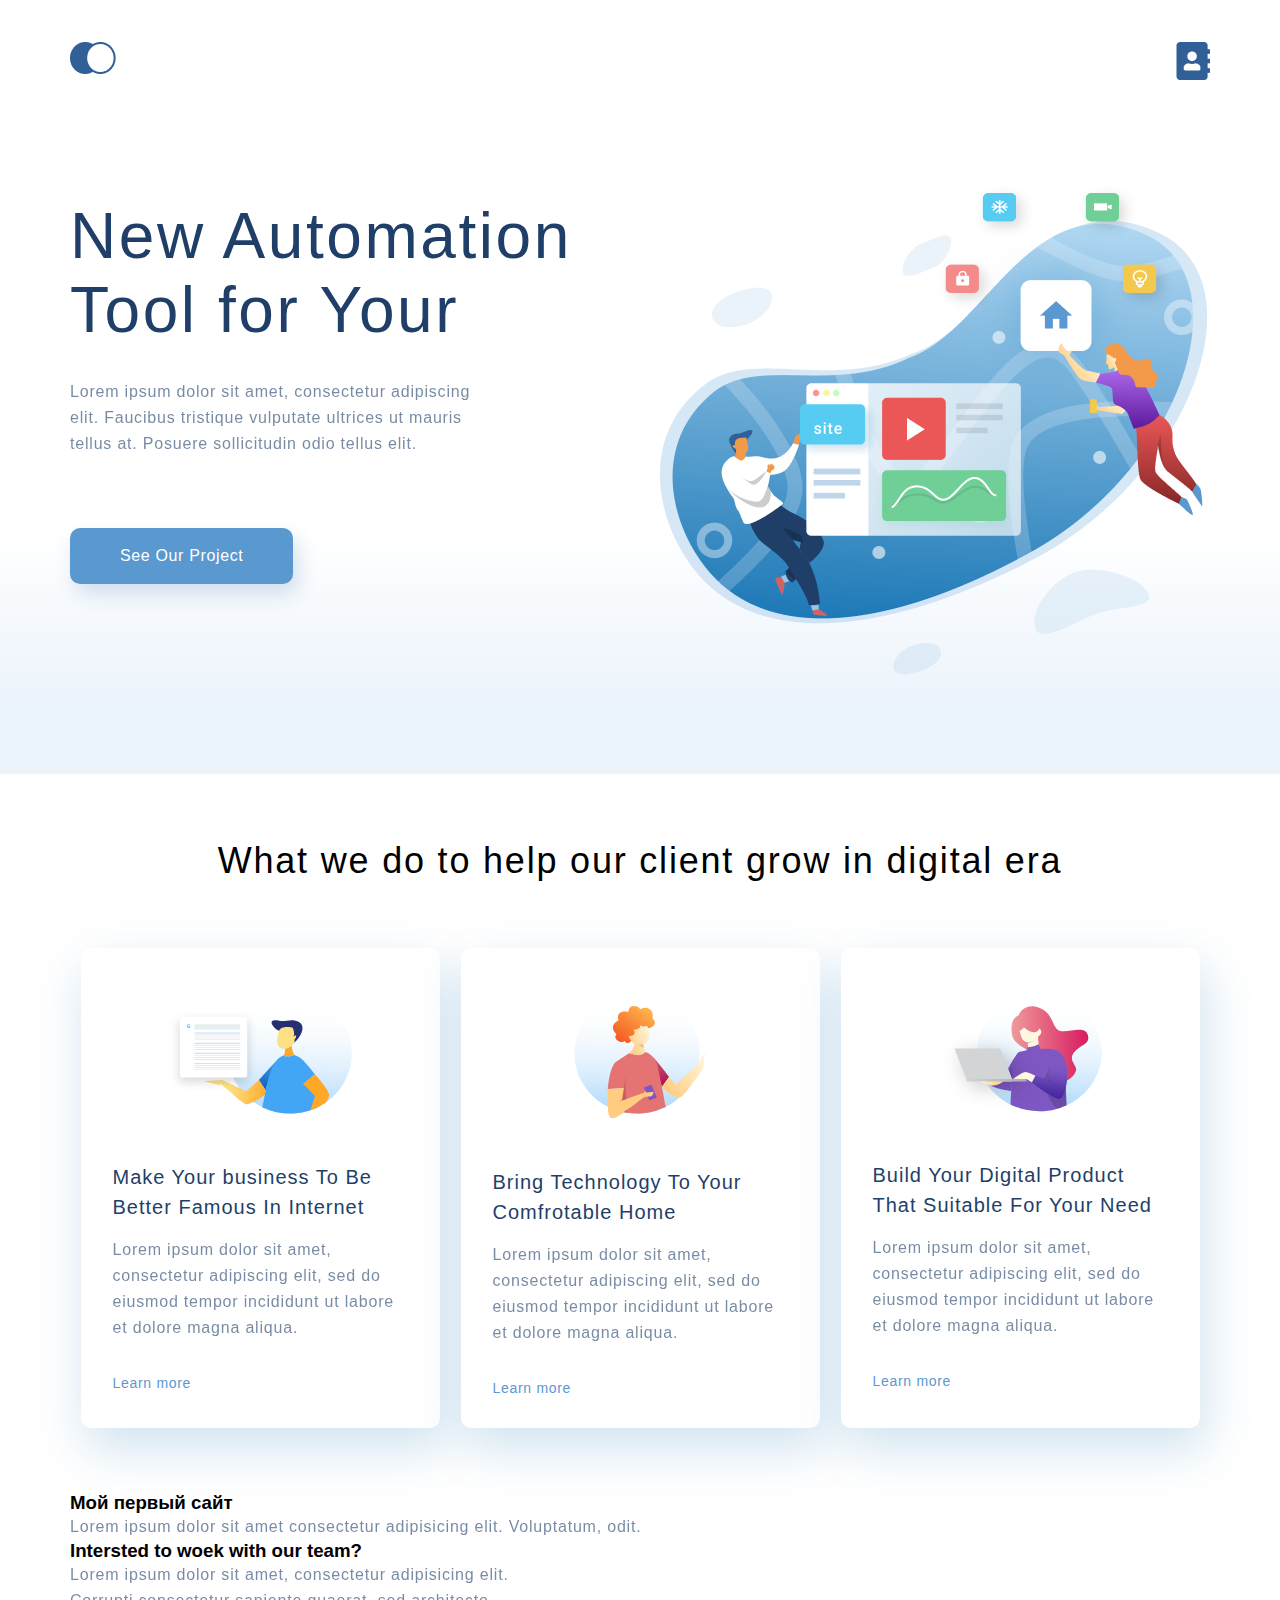
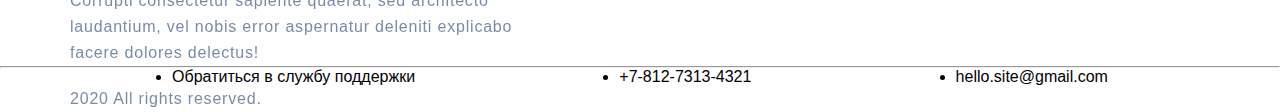
==== index.html @ 782c2f5e "made the what-we-do block of the home page" ====
<!DOCTYPE html>
<html lang="en">

<head>
    <meta charset="UTF-8">
    <meta http-equiv="X-UA-Compatible" content="IE=edge">
    <meta name="viewport" content="width=device-width, initial-scale=1.0">
    <title>Document</title>
    <link rel="stylesheet" href="style.css">
</head>

<body>
    <div class="top">
        <div class="top__content container">
            <div class="menu">
                <a href="index.html"><img src="image/home.png" alt="icon"></a>
                <a href="contact.html"><img src="image/contact.png" alt=""></a>
            </div>
            <div class="top__info">
                <h1 class="top__heading">New Automation
                    Tool for Your </h1>
                <p class="paragraph top__paragraph">Lorem ipsum dolor sit amet, consectetur adipiscing elit. Faucibus
                    tristique vulputate ultrices ut mauris tellus at. Posuere sollicitudin odio tellus elit.</p>
                <a class="top__button" href="#">See Our Project</a>
            </div>
        </div>
    </div>

    <div class="what-we-do container">
        <h3 class="what-we-do__heading">What we do to help our client grow in digital era</h3>
        <div class="what-we-do__content">
            <div class="card">
                <img class="card__image" src="image/Card1.svg" alt="card">
                <h4 class="heading__small card__heading">Make Your business To Be
                    Better Famous In Internet</h4>
                <p class="paragraph">Lorem ipsum dolor sit amet, consectetur adipiscing elit, sed do eiusmod tempor
                    incididunt ut labore et dolore magna aliqua.</p>
                <a class="card__link" href="#">Learn more</a>

            </div>
            <div class="card">
                <img class="card__image" src="image/Card3.svg" alt="card">
                <h4 class="heading__small card__heading">Bring Technology To Your
                    Comfrotable Home</h4>
                <p class="paragraph">Lorem ipsum dolor sit amet, consectetur adipiscing elit, sed do eiusmod tempor
                    incididunt ut labore et dolore magna aliqua.</p>
                <a class="card__link" href="#">Learn more</a>
            </div>
            <div class="card">
                <img class="card__image" src="image/Card2.svg" alt="card">
                <h4 class="heading__small card__heading">Build Your Digital Product
                    That Suitable For Your Need</h4>
                <p class="paragraph">Lorem ipsum dolor sit amet, consectetur adipiscing elit, sed do eiusmod tempor
                    incididunt ut labore et dolore magna aliqua.</p>
                <a class="card__link" href="#">Learn more</a>
            </div>
        </div>
    </div>

    <div class="project container">
        <h3 class="heading">Мой первый сайт</h3>
        <p class="paragraph">Lorem ipsum dolor sit amet consectetur adipisicing elit. Voluptatum, odit.</p>
    </div>

    <div class="footer">
        <div class="footer__top container">
            <div class="footer__text">
                <h3 class="footer__heading heading">Intersted to woek with our team?</h3>
                <p class="footer__paragraph paragraph">Lorem ipsum dolor sit amet, consectetur adipisicing elit.
                    Corrupti consectetur
                    sapiente quaerat, sed architecto laudantium, vel nobis error aspernatur deleniti explicabo facere
                    dolores delectus!</p>
            </div>
        </div>
        <hr>
        <div class="footer__low container">
            <ul class="footer__list">
                <li>Обратиться в службу поддержки</li>
                <li>+7-812-7313-4321</li>
                <li>hello.site@gmail.com</li>
            </ul>
            <div class="copy__block">
                <p class="paragraph">2020 All rights reserved.</p>
            </div>
        </div>
    </div>

</body>

</html>
---- style.css ----
* {
    font-family: sans-serif;
    margin: 0;
    padding: 0;
}

.top {
    background: linear-gradient(0deg, #EBF3FB 8.84%, rgba(152, 195, 232, 0) 31.12%);
}

.container {
    width: 1140px;
    margin: 0 auto;
}

.top__content {
    display: flex;
    flex-direction: column;
}

.menu {
    display: flex;
    justify-content: space-between;
    padding-top: 42px;
}

.top__info {
    padding-top: 115px;
    padding-bottom: 190px;
    flex-grow: 1;
    background: url(image/illustration.png);
    background-repeat: no-repeat;
    background-position: right center;
}

.paragraph {
    font-weight: 400;
    line-height: 26px;
    font-size: 16px;
    letter-spacing: 0.05em;
    color: #1F3F68;
    opacity: 0.6;
}

.top__heading {
    font-size: 64px;
    color: #1f3f68;
    width: 510px;
    font-weight: 300;
    line-height: 74px;
    letter-spacing: 0.04em;
    padding-bottom: 32px;
}

.top__paragraph {
    width: 425px;
    font-weight: 400;
    line-height: 26px;
    font-size: 16px;
    letter-spacing: 0.05em;
    opacity: 0.6;
    color: #1F3F68;
    padding-bottom: 71px;
}

.top__button {
    font-weight: 400;
    line-height: 26px;
    font-size: 16px;
    letter-spacing: 0.04em;
    text-align: center;
    color: #FFFFFF;
    background: #5A98D0;
    border-radius: 10px;
    box-shadow: 5px 10px 20px rgba(53, 110, 173, 0.2);
    text-decoration: none;
    padding: 15px 50px;
    display: inline-block;
}

.what-we-do__heading {
    font-weight: 300;
    color: #000000;
    line-height: 46px;
    text-align: center;
    letter-spacing: 0.05em;
    font-size: 36px;
    padding-top: 64px;
    padding-bottom: 64px;
}

.what-we-do__content {
    display: flex;
    justify-content: space-around;
    padding-bottom: 64px;
}

.card {
    height: 480px;
    display: flex;
    flex-direction: column;
    width: 359px;
    background: #FFFFFF;
    border-radius: 10px;
    box-shadow: 5px 20px 50px rgba(16, 112, 177, 0.2);
    box-sizing: border-box;
    padding: 44px 32px;
}

.card__image {
    align-self: center;
}

.card__link {
    text-decoration: none;
    font-weight: 400;
    font-size: 14px;
    line-height: 30px;
    letter-spacing: 0.05em;
    color: #5A98D0;
}

.heading__small {
    font-size: 20px;
    line-height: 30px;
    color: #1f3f68;
    font-weight: 400;
    letter-spacing: 0.05em;
}

.card__heading {
    padding-top: 48px;
    padding-bottom: 15px;
}

.card__link {
    margin-top: 27px;
}

/*Contact*/
.heading__contact-us {
    font-weight: 500;
    font-size: 44px;
    text-align: center;
}

.contact__block {
    display: flex;
    justify-content: space-between;
}

.input {
    border: 1px solid #356EAD;
    box-sizing: border-box;
    border-radius: 10px;
    opacity: 0.4;
}

.button__form {
    background: #5a98d0;
    box-shadow: 5px 20px 50px rgba(16, 112, 177, 0.2);
    border-radius: 10px;
    font-weight: 500;
    font-size: 16px;
    line-height: 26px;
    text-align: center;
    color: #fff;
    text-transform: uppercase;
}

.footer__heading {
    width: 340px;
}

.footer__paragraph {
    width: 495px;
}

.footer__list {
    display: flex;
    justify-content: space-around;
}
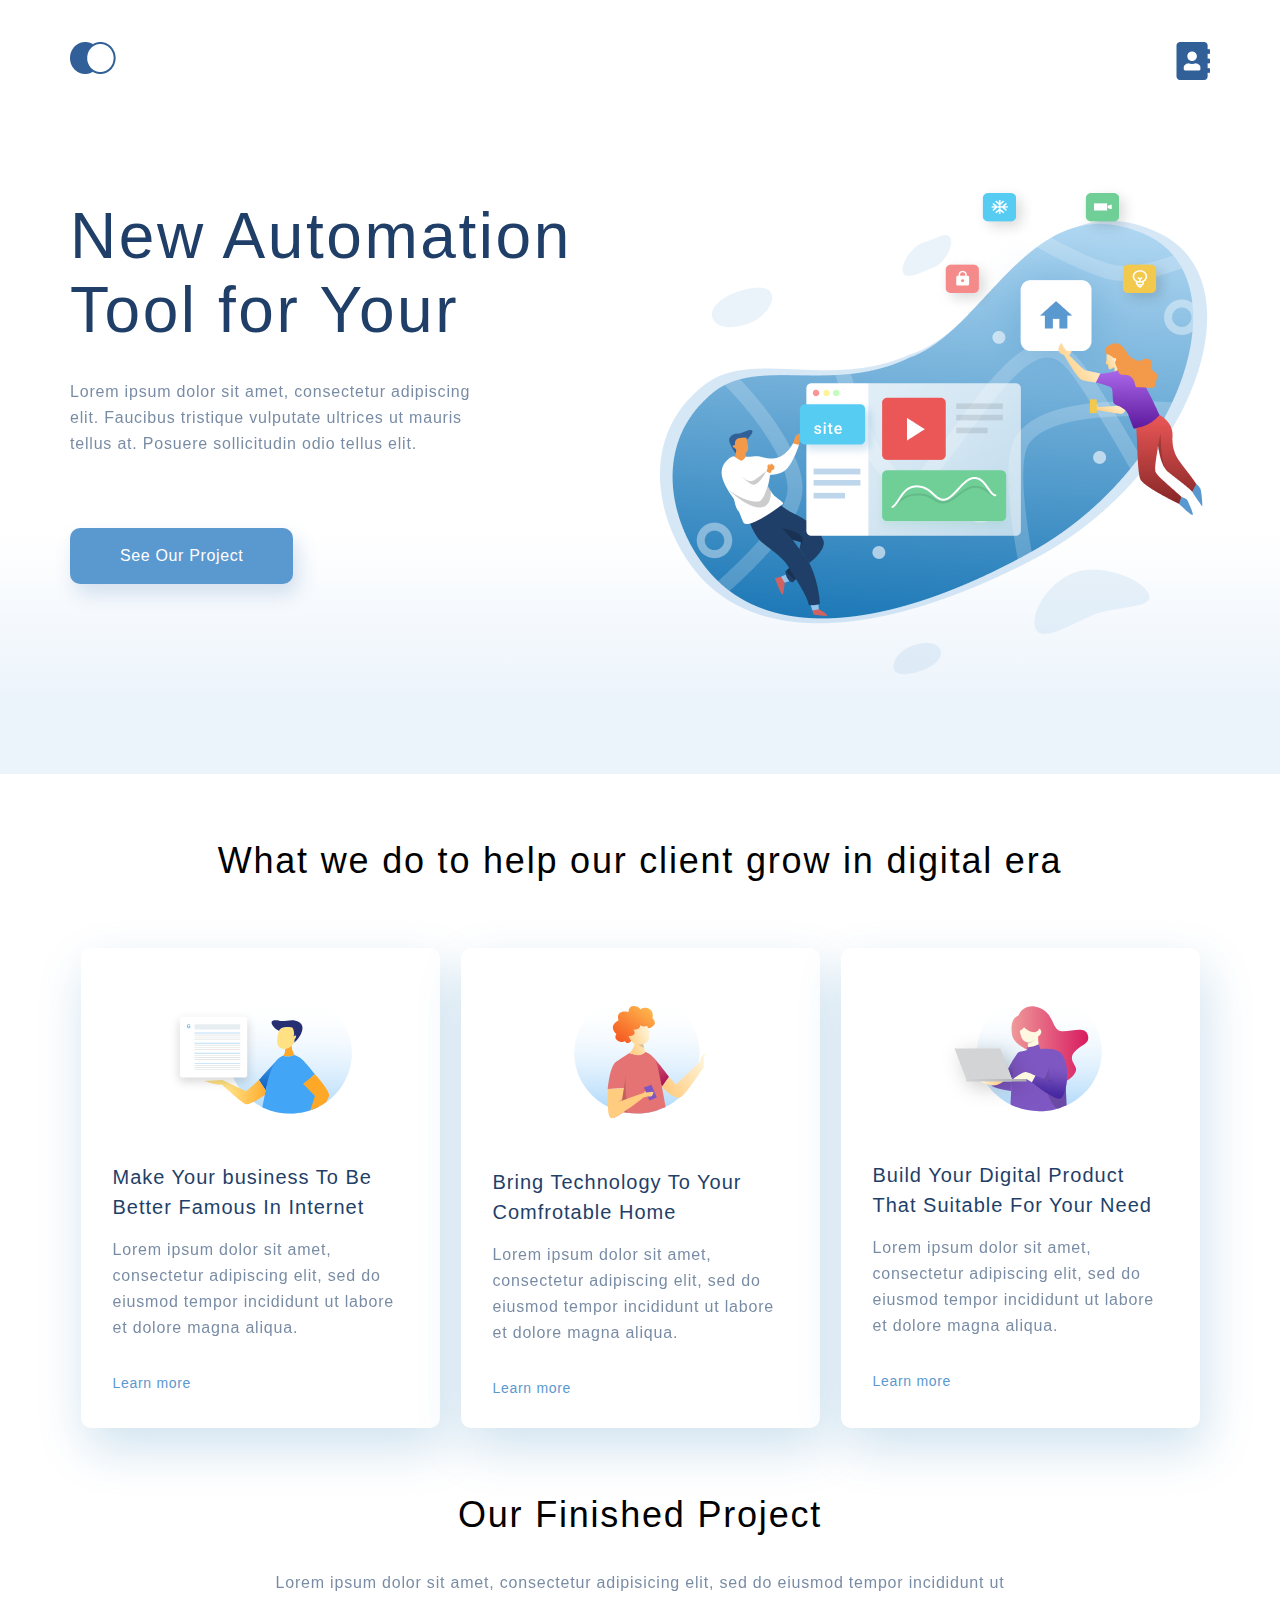
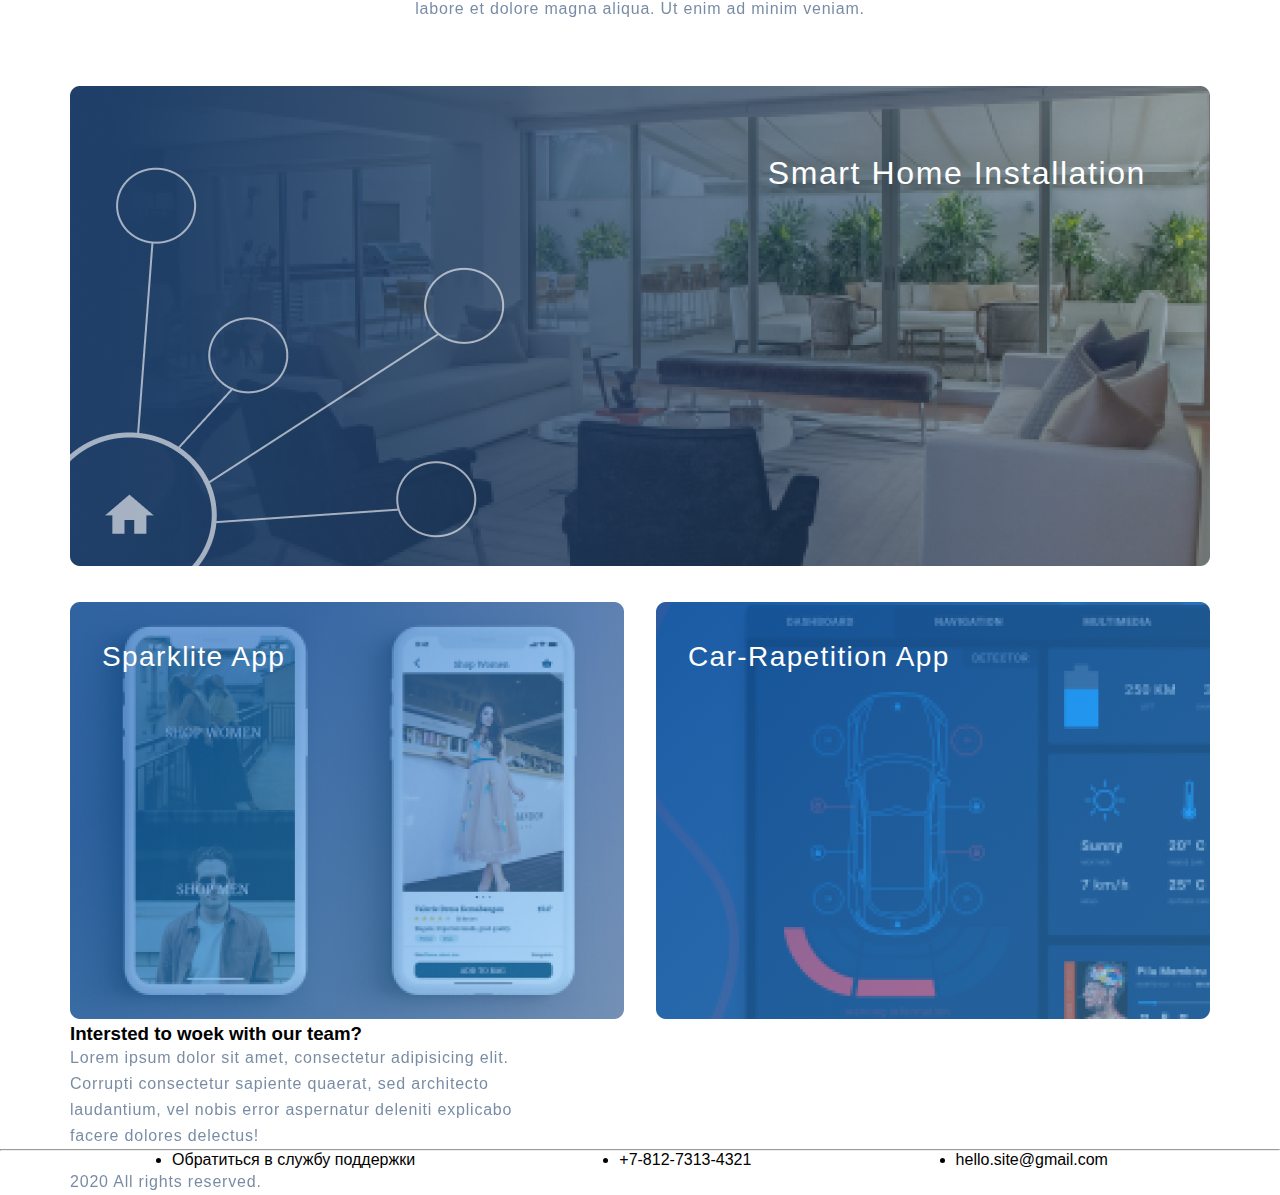
==== commit f2401351: "made the project block of the home page" ====
--- a/index.html
+++ b/index.html
@@ -58,8 +58,26 @@
     </div>
 
     <div class="project container">
-        <h3 class="heading">Мой первый сайт</h3>
-        <p class="paragraph">Lorem ipsum dolor sit amet consectetur adipisicing elit. Voluptatum, odit.</p>
+        <h3 class="heading project__heading">Our Finished Project</h3>
+        <p class="paragraph project__text">Lorem ipsum dolor sit amet, consectetur adipisicing elit, sed do eiusmod
+            tempor incididunt
+            ut<br> labore et dolore magna aliqua. Ut enim ad minim veniam.</p>
+        <div class="project__smart">
+            <div class="project__smart_img">
+                <img src="image/smart.png" alt="smart home installation">
+                <p class="project__smart_text">Smart Home Installation</p>
+            </div>
+            <div class="project__app">
+                <div class="project__app_sparklite">
+                    <img src="image/sparklite.png" alt="sparklite">
+                    <p class="project__app_sparklite_text">Sparklite App</p>
+                </div>
+                <div class="project__app_car">
+                    <img src="image/car.png" alt="car">
+                    <p class="project__app_car_text">Car-Rapetition App</p>
+                </div>
+            </div>
+        </div>
     </div>
 
     <div class="footer">
--- a/style.css
+++ b/style.css
@@ -137,6 +137,78 @@
     margin-top: 27px;
 }
 
+.project {
+    display: flex;
+    flex-direction: column;
+}
+
+.project__heading {
+    font-weight: 300;
+    line-height: 46px;
+    text-align: center;
+    letter-spacing: 0.05em;
+    color: #000000;
+    font-size: 36px;
+    padding-bottom: 32px;
+}
+
+.project__text {
+    text-align: center;
+    padding-bottom: 64px;
+}
+
+.project__smart_img {
+    position: relative;
+}
+
+.project__smart_text {
+    font-weight: 400;
+    line-height: 46px;
+    font-size: 32px;
+    color: #FFFFFF;
+    text-align: right;
+    letter-spacing: 0.05em;
+    position: absolute;
+    top: 64px;
+    right: 64px;
+}
+
+.project__app {
+    display: flex;
+    justify-content: space-between;
+    margin-top: 32px;
+}
+
+.project__app_sparklite {
+    position: relative;
+}
+
+.project__app_sparklite_text {
+    position: absolute;
+    font-weight: 400;
+    line-height: 46px;
+    letter-spacing: 0.05em;
+    color: #FFFFFF;
+    font-size: 28px;
+    top: 32px;
+    left: 32px;
+}
+
+.project__app_car {
+    position: relative;
+}
+
+.project__app_car_text {
+    position: absolute;
+    font-weight: 400;
+    line-height: 46px;
+    letter-spacing: 0.05em;
+    color: #FFFFFF;
+    font-size: 28px;
+    top: 32px;
+    left: 32px;
+}
+
 /*Contact*/
 .heading__contact-us {
     font-weight: 500;
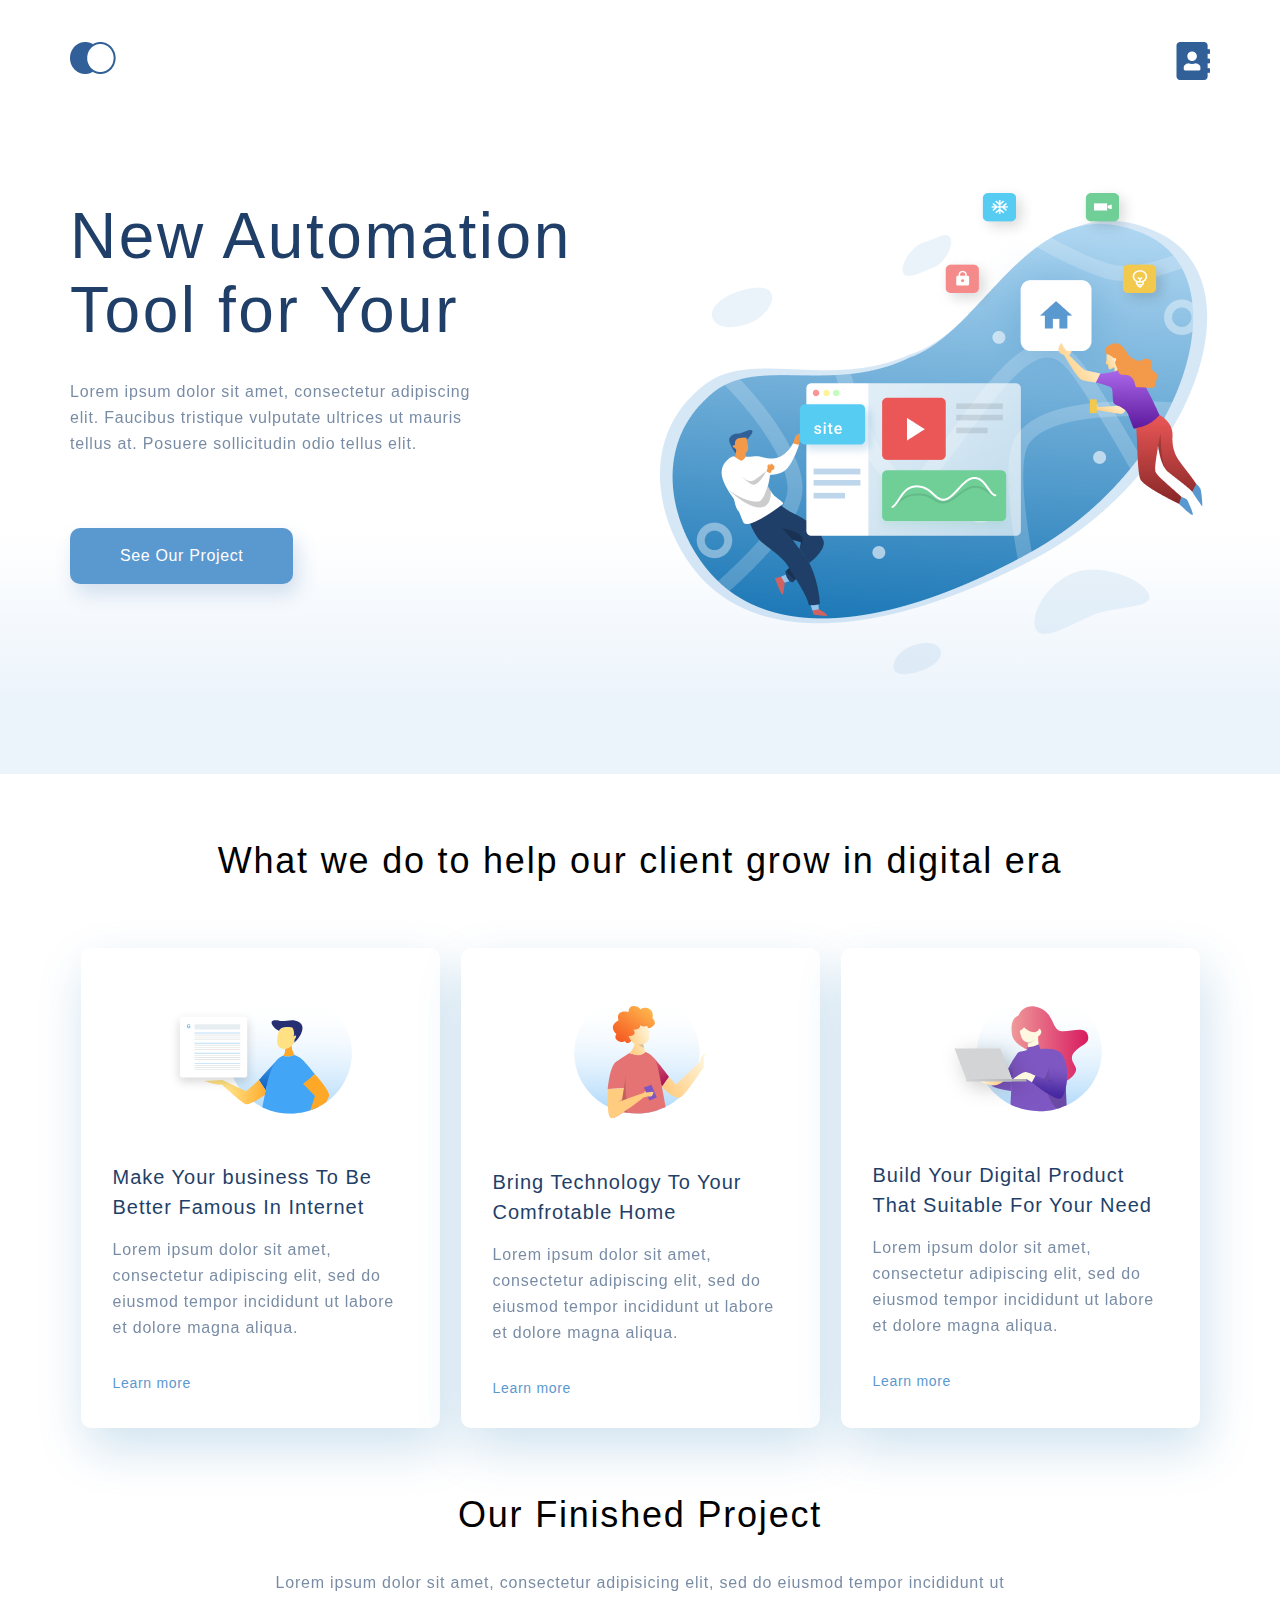
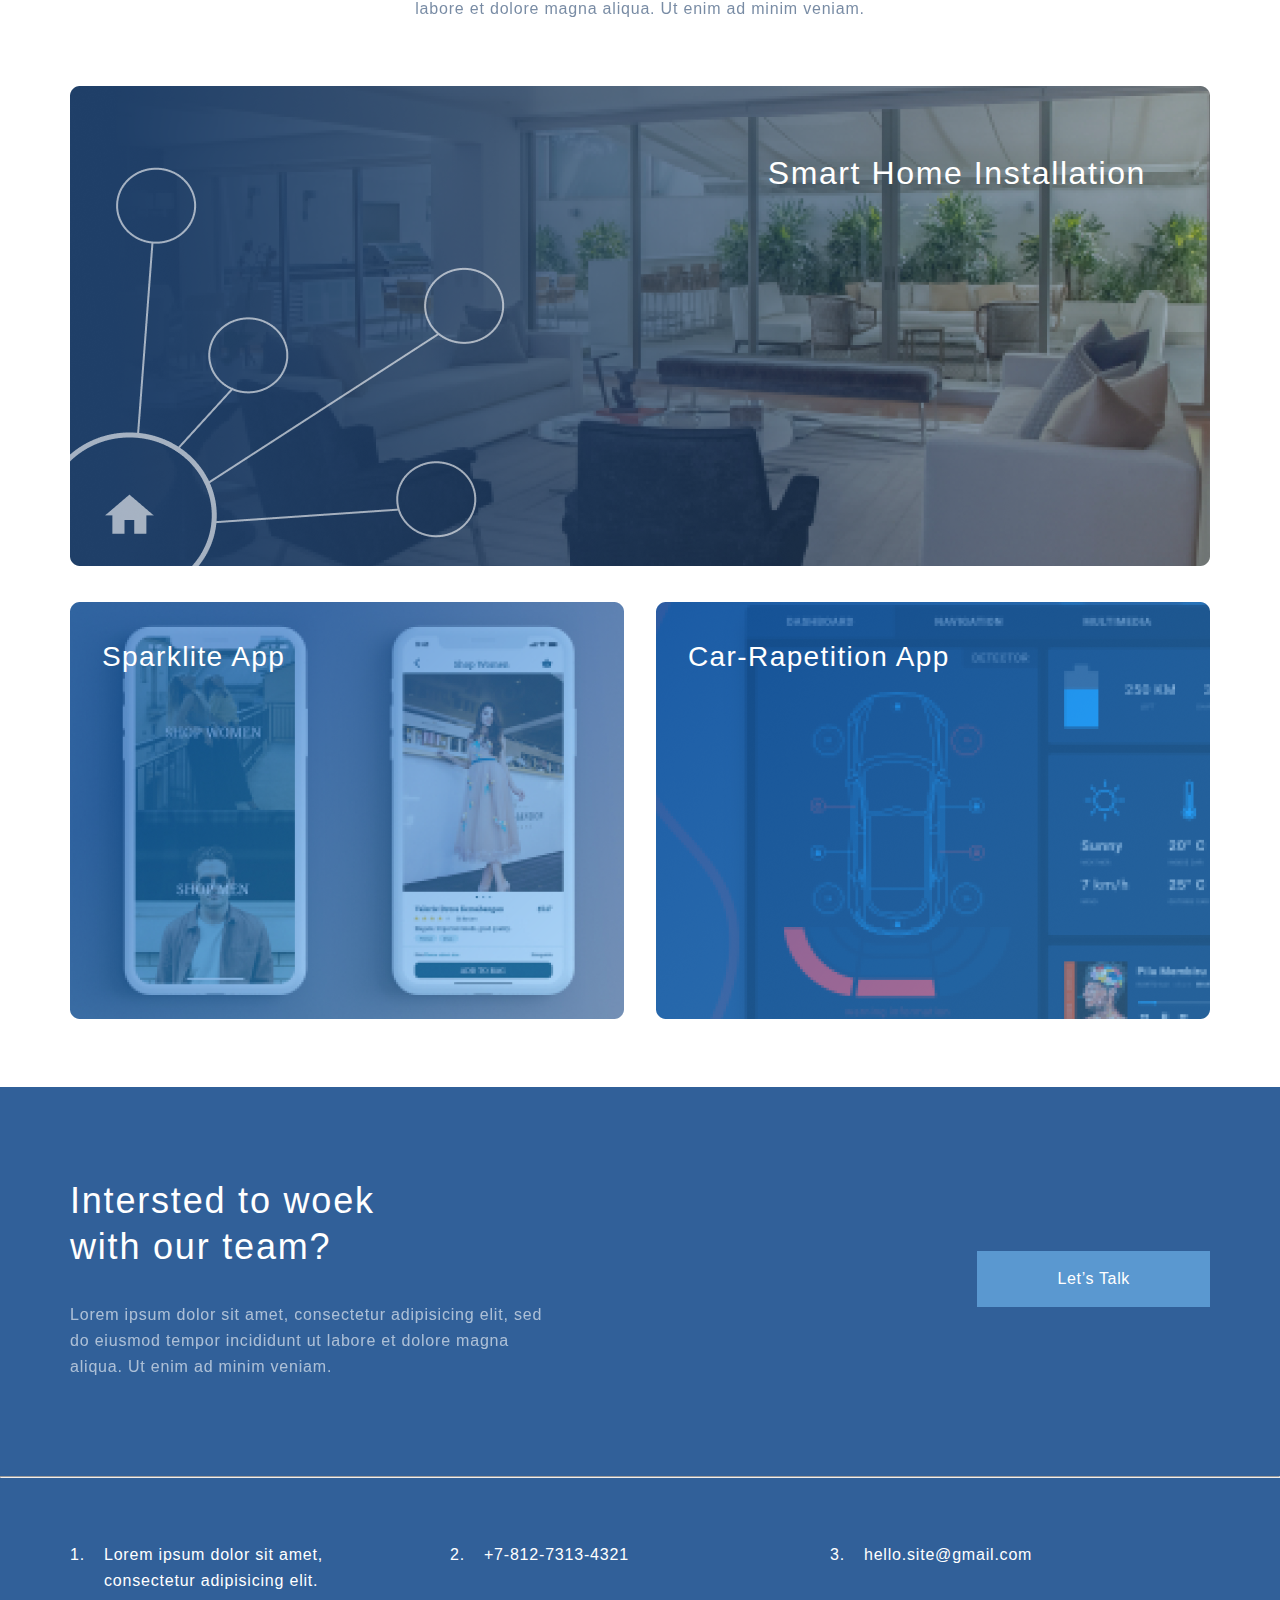
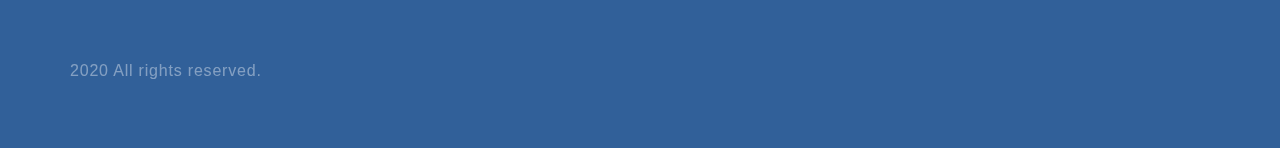
==== commit 1ef31658: "made the footer" ====
--- a/index.html
+++ b/index.html
@@ -84,21 +84,21 @@
         <div class="footer__top container">
             <div class="footer__text">
                 <h3 class="footer__heading heading">Intersted to woek with our team?</h3>
-                <p class="footer__paragraph paragraph">Lorem ipsum dolor sit amet, consectetur adipisicing elit.
-                    Corrupti consectetur
-                    sapiente quaerat, sed architecto laudantium, vel nobis error aspernatur deleniti explicabo facere
-                    dolores delectus!</p>
+                <p class="footer__paragraph paragraph">Lorem ipsum dolor sit amet, consectetur adipisicing elit, sed do
+                    eiusmod tempor incididunt ut labore et dolore magna aliqua. Ut enim ad minim veniam.</p>
             </div>
+            <a class="footer__link" href="#">Let’s Talk</a>
         </div>
         <hr>
         <div class="footer__low container">
-            <ul class="footer__list">
-                <li>Обратиться в службу поддержки</li>
-                <li>+7-812-7313-4321</li>
-                <li>hello.site@gmail.com</li>
-            </ul>
+            <div class="footer__list">
+                <span class="list__item list__item-1">Lorem ipsum dolor sit amet, consectetur adipisicing
+                    elit.</span>
+                <span class="list__item list__item-2">+7-812-7313-4321</span>
+                <span class="list__item list__item-3">hello.site@gmail.com</span>
+            </div>
             <div class="copy__block">
-                <p class="paragraph">2020 All rights reserved.</p>
+                <p class="copy__text">2020 All rights reserved.</p>
             </div>
         </div>
     </div>
--- a/style.css
+++ b/style.css
@@ -140,6 +140,7 @@
 .project {
     display: flex;
     flex-direction: column;
+    padding-bottom: 64px;
 }
 
 .project__heading {
@@ -239,16 +240,88 @@
     color: #fff;
     text-transform: uppercase;
 }
-
+/*FOOTER*/
+.footer {
+    background: #316099;
+}
+.footer__top {
+    padding-top: 91px;
+    padding-bottom: 96px;
+    display: flex;
+    justify-content: space-between;
+}
 .footer__heading {
     width: 340px;
-}
-
+    font-weight: 400;
+    line-height: 46px;
+    letter-spacing: 0.05em;
+    color: #FFFFFF;
+    font-size: 36px;
+    padding-bottom: 32px;
+}
 .footer__paragraph {
     width: 495px;
-}
-
+    font-weight: 400;
+    line-height: 26px;
+    letter-spacing: 0.05em;
+    color: #FFFFFF;
+    opacity: 0.6;
+    font-size: 16px;
+}
+.footer__link {
+    font-weight: 400;
+    height: 26px;
+    display: inline-block;
+    line-height: 26px;
+    text-align: center;
+    letter-spacing: 0.04em;
+    color: #FFFFFF;
+    font-size: 16px;
+    background: #5A98D0;
+    padding: 15px 80px;
+    text-decoration: none;
+    align-self: center;
+}
+.footer__low {
+    padding-top: 64px;
+    padding-bottom: 64px;
+}
 .footer__list {
     display: flex;
-    justify-content: space-around;
-}+    justify-content: flex-start;
+    font-weight: 400;
+    line-height: 26px;
+    letter-spacing: 0.05em;
+    color: #FFFFFF;
+    font-size: 16px;
+    padding-bottom: 64px;
+}
+.list__item {
+    width: 316px;
+    margin-right: 32px;
+    flex-grow: 1;
+    display: flex;
+}
+.list__item-1::before {
+    content: "1.";
+    margin-right: 19px;
+    display: block;
+}
+.list__item-2::before {
+    content: "2.";
+    margin-right: 19px;
+    display: block;
+}
+.list__item-3::before {
+    content: "3.";
+    margin-right: 19px;
+    display: block;
+}
+.copy__text {
+    font-weight: 400;
+    line-height: 26px;
+    letter-spacing: 0.05em;
+    color: #FFFFFF;
+    opacity: 0.4;
+    font-size: 16px;
+}
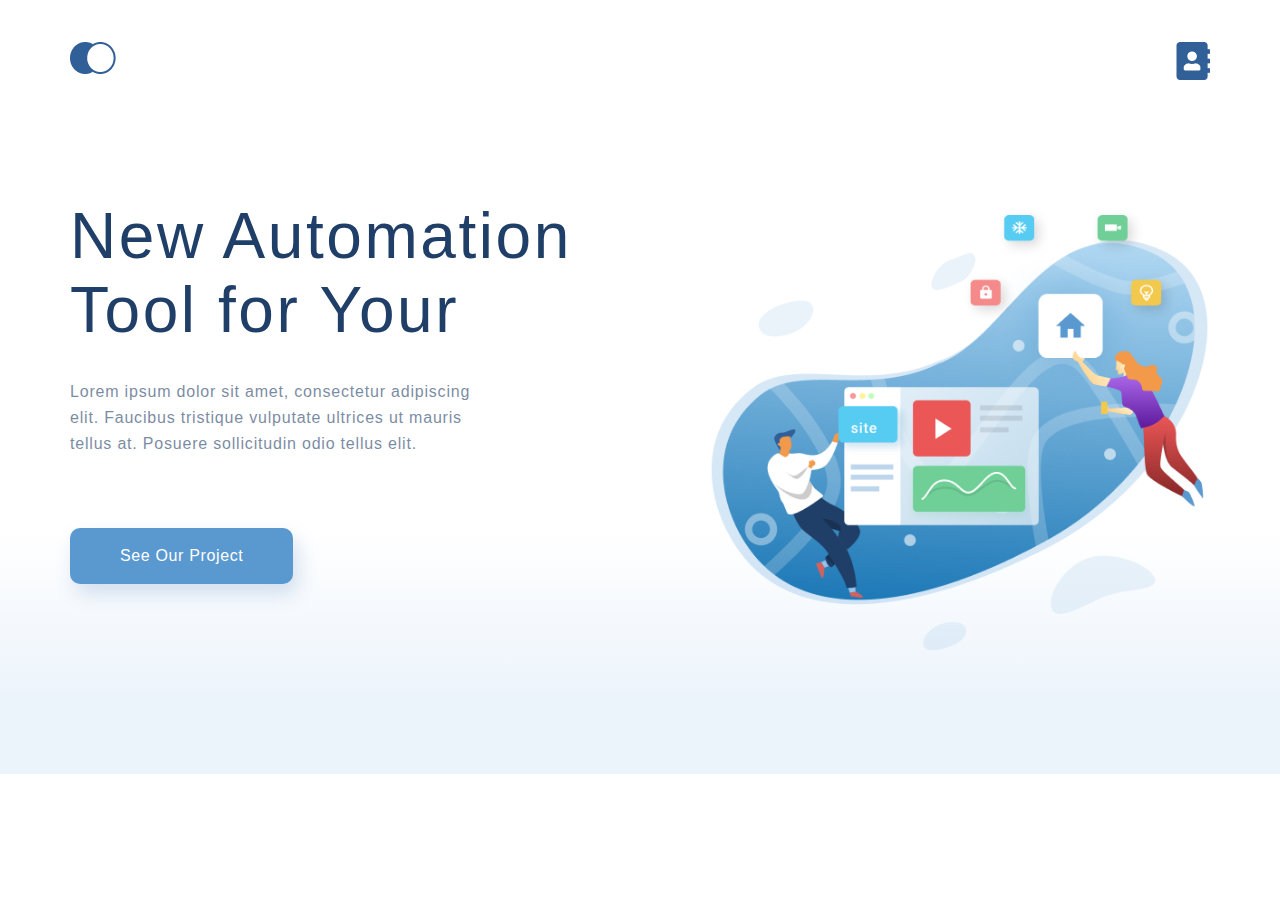
==== commit f430ecc1: "adapt top block" ====
--- a/index.html
+++ b/index.html
@@ -10,99 +10,109 @@
 </head>
 
 <body>
-    <div class="top">
-        <div class="top__content container">
-            <div class="menu">
-                <a href="index.html"><img src="image/home.png" alt="icon"></a>
-                <a href="contact.html"><img src="image/contact.png" alt=""></a>
-            </div>
-            <div class="top__info">
-                <h1 class="top__heading">New Automation
-                    Tool for Your </h1>
-                <p class="paragraph top__paragraph">Lorem ipsum dolor sit amet, consectetur adipiscing elit. Faucibus
-                    tristique vulputate ultrices ut mauris tellus at. Posuere sollicitudin odio tellus elit.</p>
-                <a class="top__button" href="#">See Our Project</a>
-            </div>
-        </div>
-    </div>
-
-    <div class="what-we-do container">
-        <h3 class="what-we-do__heading">What we do to help our client grow in digital era</h3>
-        <div class="what-we-do__content">
-            <div class="card">
-                <img class="card__image" src="image/Card1.svg" alt="card">
-                <h4 class="heading__small card__heading">Make Your business To Be
-                    Better Famous In Internet</h4>
-                <p class="paragraph">Lorem ipsum dolor sit amet, consectetur adipiscing elit, sed do eiusmod tempor
-                    incididunt ut labore et dolore magna aliqua.</p>
-                <a class="card__link" href="#">Learn more</a>
-
-            </div>
-            <div class="card">
-                <img class="card__image" src="image/Card3.svg" alt="card">
-                <h4 class="heading__small card__heading">Bring Technology To Your
-                    Comfrotable Home</h4>
-                <p class="paragraph">Lorem ipsum dolor sit amet, consectetur adipiscing elit, sed do eiusmod tempor
-                    incididunt ut labore et dolore magna aliqua.</p>
-                <a class="card__link" href="#">Learn more</a>
-            </div>
-            <div class="card">
-                <img class="card__image" src="image/Card2.svg" alt="card">
-                <h4 class="heading__small card__heading">Build Your Digital Product
-                    That Suitable For Your Need</h4>
-                <p class="paragraph">Lorem ipsum dolor sit amet, consectetur adipiscing elit, sed do eiusmod tempor
-                    incididunt ut labore et dolore magna aliqua.</p>
-                <a class="card__link" href="#">Learn more</a>
-            </div>
-        </div>
-    </div>
-
-    <div class="project container">
-        <h3 class="heading project__heading">Our Finished Project</h3>
-        <p class="paragraph project__text">Lorem ipsum dolor sit amet, consectetur adipisicing elit, sed do eiusmod
-            tempor incididunt
-            ut<br> labore et dolore magna aliqua. Ut enim ad minim veniam.</p>
-        <div class="project__smart">
-            <div class="project__smart_img">
-                <img src="image/smart.png" alt="smart home installation">
-                <p class="project__smart_text">Smart Home Installation</p>
-            </div>
-            <div class="project__app">
-                <div class="project__app_sparklite">
-                    <img src="image/sparklite.png" alt="sparklite">
-                    <p class="project__app_sparklite_text">Sparklite App</p>
-                </div>
-                <div class="project__app_car">
-                    <img src="image/car.png" alt="car">
-                    <p class="project__app_car_text">Car-Rapetition App</p>
+    <div class="wrapper">
+        <div class="content">
+            <div class="top">
+                <div class="top__content container">
+                    <div class="menu">
+                        <a href="index.html"><img src="image/home.png" alt="icon"></a>
+                        <a href="contact.html"><img src="image/contact.png" alt=""></a>
+                    </div>
+                    <div class="top__info">
+                        <h1 class="top__heading">New Automation
+                            Tool for Your </h1>
+                        <p class="paragraph top__paragraph">Lorem ipsum dolor sit amet, consectetur adipiscing elit.
+                            Faucibus
+                            tristique vulputate ultrices ut mauris tellus at. Posuere sollicitudin odio tellus elit.</p>
+                        <a class="top__button" href="#">See Our Project</a>
+                    </div>
                 </div>
             </div>
+
+            <!-- <div class="what-we-do container">
+                <h3 class="what-we-do__heading">What we do to help our client grow in digital era</h3>
+                <div class="what-we-do__content">
+                    <div class="card">
+                        <img class="card__image" src="image/Card1.svg" alt="card">
+                        <h4 class="heading__small card__heading">Make Your business To Be
+                            Better Famous In Internet</h4>
+                        <p class="paragraph">Lorem ipsum dolor sit amet, consectetur adipiscing elit, sed do eiusmod
+                            tempor
+                            incididunt ut labore et dolore magna aliqua.</p>
+                        <a class="card__link" href="#">Learn more</a>
+
+                    </div>
+                    <div class="card">
+                        <img class="card__image" src="image/Card3.svg" alt="card">
+                        <h4 class="heading__small card__heading">Bring Technology To Your
+                            Comfrotable Home</h4>
+                        <p class="paragraph">Lorem ipsum dolor sit amet, consectetur adipiscing elit, sed do eiusmod
+                            tempor
+                            incididunt ut labore et dolore magna aliqua.</p>
+                        <a class="card__link" href="#">Learn more</a>
+                    </div>
+                    <div class="card">
+                        <img class="card__image" src="image/Card2.svg" alt="card">
+                        <h4 class="heading__small card__heading">Build Your Digital Product
+                            That Suitable For Your Need</h4>
+                        <p class="paragraph">Lorem ipsum dolor sit amet, consectetur adipiscing elit, sed do eiusmod
+                            tempor
+                            incididunt ut labore et dolore magna aliqua.</p>
+                        <a class="card__link" href="#">Learn more</a>
+                    </div>
+                </div>
+            </div>
+
+            <div class="project container">
+                <h3 class="heading project__heading">Our Finished Project</h3>
+                <p class="paragraph project__text">Lorem ipsum dolor sit amet, consectetur adipisicing elit, sed do
+                    eiusmod
+                    tempor incididunt
+                    ut<br> labore et dolore magna aliqua. Ut enim ad minim veniam.</p>
+                <div class="project__smart">
+                    <div class="project__smart_img">
+                        <img src="image/smart.png" alt="smart home installation">
+                        <p class="project__smart_text">Smart Home Installation</p>
+                    </div>
+                    <div class="project__app">
+                        <div class="project__app_sparklite">
+                            <img src="image/sparklite.png" alt="sparklite">
+                            <p class="project__app_sparklite_text">Sparklite App</p>
+                        </div>
+                        <div class="project__app_car">
+                            <img src="image/car.png" alt="car">
+                            <p class="project__app_car_text">Car-Rapetition App</p>
+                        </div>
+                    </div>
+                </div>
+            </div>
+
         </div>
-    </div>
+        <div class="footer">
+            <div class="footer__top container">
+                <div class="footer__text">
+                    <h3 class="footer__heading heading">Intersted to woek with our team?</h3>
+                    <p class="footer__paragraph paragraph">Lorem ipsum dolor sit amet, consectetur adipisicing elit, sed
+                        do
+                        eiusmod tempor incididunt ut labore et dolore magna aliqua. Ut enim ad minim veniam.</p>
+                </div>
+                <a class="footer__link" href="#">Let’s Talk</a>
+            </div>
+            <hr>
+            <div class="footer__low container">
+                <div class="footer__list">
+                    <span class="list__item list__item-1">Lorem ipsum dolor sit amet, consectetur adipisicing
+                        elit.</span>
+                    <span class="list__item list__item-2">+7-812-7313-4321</span>
+                    <span class="list__item list__item-3">hello.site@gmail.com</span>
+                </div>
+                <div class="copy__block">
+                    <p class="copy__text">2020 All rights reserved.</p>
+                </div>
+            </div>
+        </div> -->
 
-    <div class="footer">
-        <div class="footer__top container">
-            <div class="footer__text">
-                <h3 class="footer__heading heading">Intersted to woek with our team?</h3>
-                <p class="footer__paragraph paragraph">Lorem ipsum dolor sit amet, consectetur adipisicing elit, sed do
-                    eiusmod tempor incididunt ut labore et dolore magna aliqua. Ut enim ad minim veniam.</p>
-            </div>
-            <a class="footer__link" href="#">Let’s Talk</a>
         </div>
-        <hr>
-        <div class="footer__low container">
-            <div class="footer__list">
-                <span class="list__item list__item-1">Lorem ipsum dolor sit amet, consectetur adipisicing
-                    elit.</span>
-                <span class="list__item list__item-2">+7-812-7313-4321</span>
-                <span class="list__item list__item-3">hello.site@gmail.com</span>
-            </div>
-            <div class="copy__block">
-                <p class="copy__text">2020 All rights reserved.</p>
-            </div>
-        </div>
-    </div>
-
 </body>
 
 </html>--- a/style.css
+++ b/style.css
@@ -4,12 +4,22 @@
     padding: 0;
 }
 
+.wrapper {
+    display: flex;
+    flex-direction: column;
+    height: 100vh;
+}
+
+.content {
+    flex-grow: 1;
+}
+
 .top {
     background: linear-gradient(0deg, #EBF3FB 8.84%, rgba(152, 195, 232, 0) 31.12%);
 }
 
 .container {
-    width: 1140px;
+    max-width: 1140px;
     margin: 0 auto;
 }
 
@@ -31,6 +41,7 @@
     background: url(image/illustration.png);
     background-repeat: no-repeat;
     background-position: right center;
+    background-size: 44%;
 }
 
 .paragraph {
@@ -45,7 +56,7 @@
 .top__heading {
     font-size: 64px;
     color: #1f3f68;
-    width: 510px;
+    max-width: 510px;
     font-weight: 300;
     line-height: 74px;
     letter-spacing: 0.04em;
@@ -53,7 +64,7 @@
 }
 
 .top__paragraph {
-    width: 425px;
+    max-width: 425px;
     font-weight: 400;
     line-height: 26px;
     font-size: 16px;
@@ -240,16 +251,19 @@
     color: #fff;
     text-transform: uppercase;
 }
+
 /*FOOTER*/
 .footer {
     background: #316099;
 }
+
 .footer__top {
     padding-top: 91px;
     padding-bottom: 96px;
     display: flex;
     justify-content: space-between;
 }
+
 .footer__heading {
     width: 340px;
     font-weight: 400;
@@ -259,6 +273,7 @@
     font-size: 36px;
     padding-bottom: 32px;
 }
+
 .footer__paragraph {
     width: 495px;
     font-weight: 400;
@@ -268,6 +283,7 @@
     opacity: 0.6;
     font-size: 16px;
 }
+
 .footer__link {
     font-weight: 400;
     height: 26px;
@@ -282,10 +298,12 @@
     text-decoration: none;
     align-self: center;
 }
+
 .footer__low {
     padding-top: 64px;
     padding-bottom: 64px;
 }
+
 .footer__list {
     display: flex;
     justify-content: flex-start;
@@ -296,27 +314,32 @@
     font-size: 16px;
     padding-bottom: 64px;
 }
+
 .list__item {
     width: 316px;
     margin-right: 32px;
     flex-grow: 1;
     display: flex;
 }
+
 .list__item-1::before {
     content: "1.";
     margin-right: 19px;
     display: block;
 }
+
 .list__item-2::before {
     content: "2.";
     margin-right: 19px;
     display: block;
 }
+
 .list__item-3::before {
     content: "3.";
     margin-right: 19px;
     display: block;
 }
+
 .copy__text {
     font-weight: 400;
     line-height: 26px;
@@ -325,3 +348,42 @@
     opacity: 0.4;
     font-size: 16px;
 }
+
+@media (max-width: 1024px) {
+    .top__info {
+        background-position: right 260px;
+    }
+}
+
+@media (max-width: 667px) {
+    .top__info {
+        display: flex;
+        flex-direction: column;
+        justify-content: center;
+        padding-top: 36px;
+        padding-bottom: 41px;
+        background: none;
+    }
+
+    .menu {
+        padding-top: 24px;
+    }
+
+    .top__heading {
+        font-size: 32px;
+        line-height: 38px;
+        text-align: center;
+        padding-bottom: 12px;
+    }
+
+    .top__paragraph {
+        padding-bottom: 32px;
+        text-align: center;
+    }
+
+    .top__button {
+        align-self: center;
+        font-size: 12px;
+        padding: 0 12px;
+    }
+}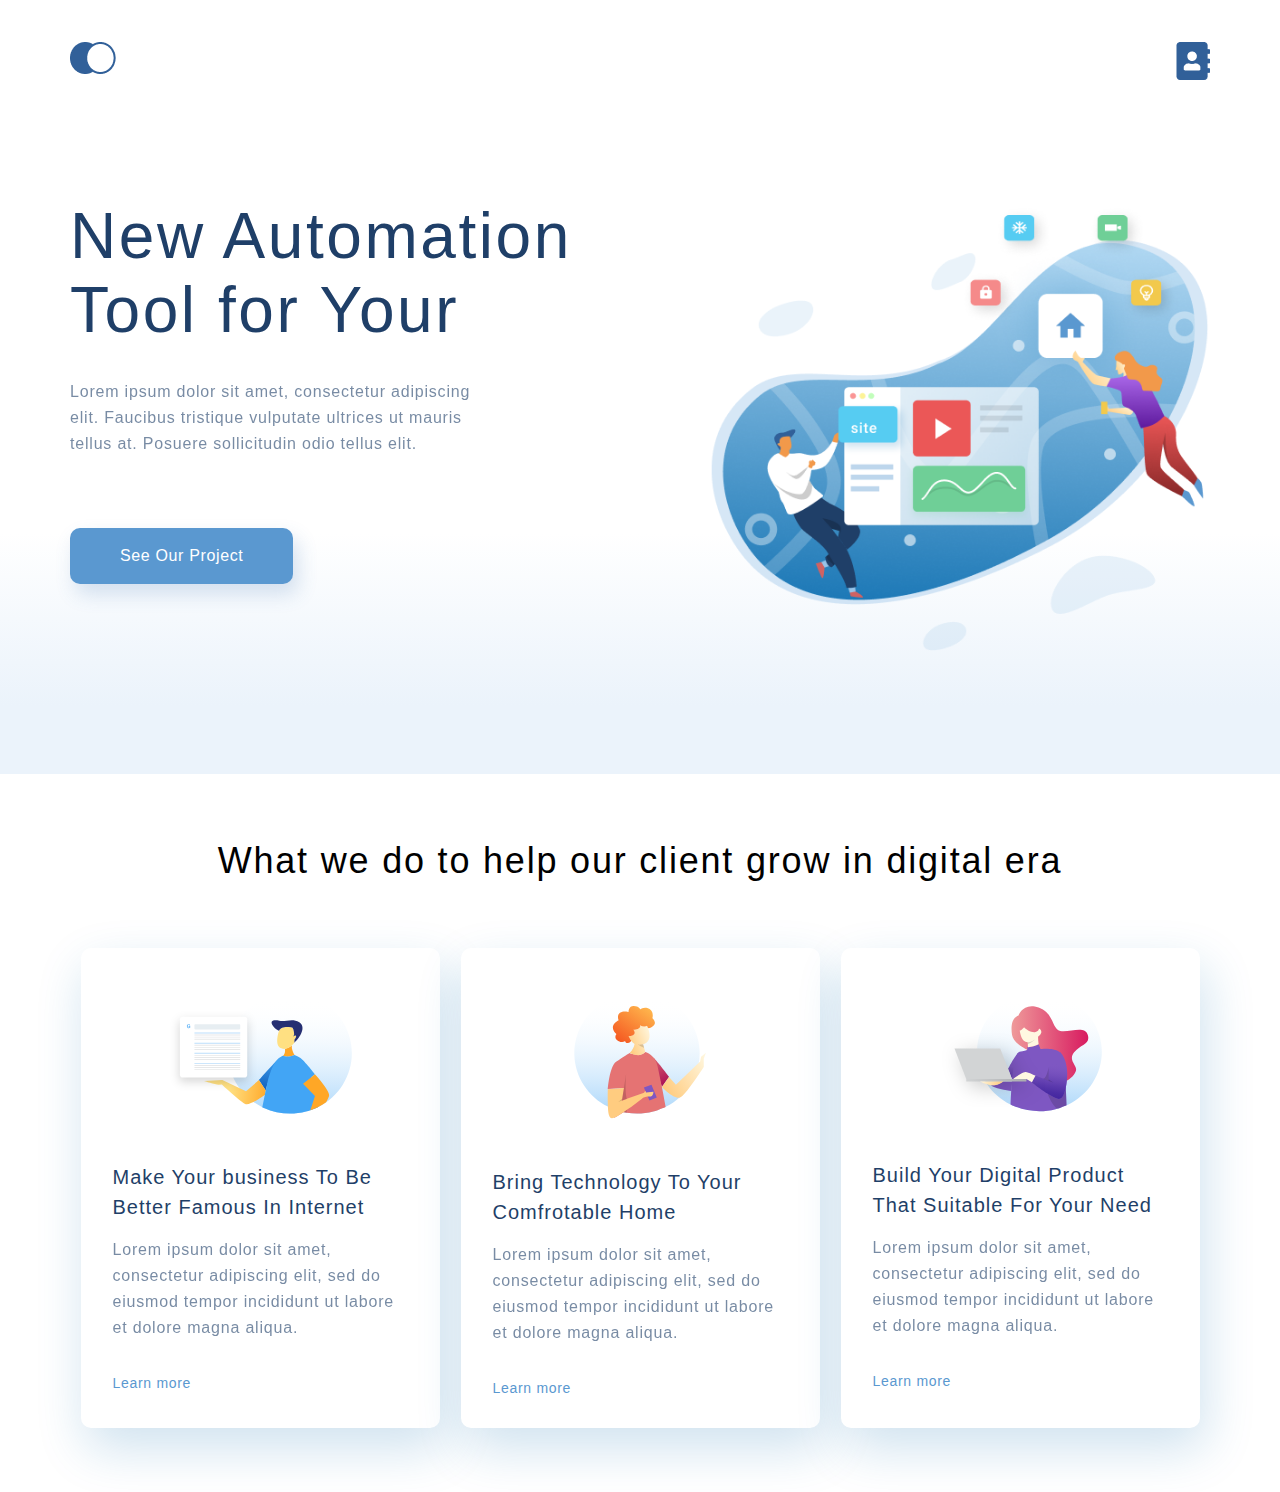
==== commit 1058b371: "adapt what-we-do block" ====
--- a/index.html
+++ b/index.html
@@ -29,7 +29,7 @@
                 </div>
             </div>
 
-            <!-- <div class="what-we-do container">
+            <div class="what-we-do container">
                 <h3 class="what-we-do__heading">What we do to help our client grow in digital era</h3>
                 <div class="what-we-do__content">
                     <div class="card">
@@ -63,7 +63,7 @@
                 </div>
             </div>
 
-            <div class="project container">
+            <!-- <div class="project container">
                 <h3 class="heading project__heading">Our Finished Project</h3>
                 <p class="paragraph project__text">Lorem ipsum dolor sit amet, consectetur adipisicing elit, sed do
                     eiusmod
--- a/style.css
+++ b/style.css
@@ -107,10 +107,10 @@
 }
 
 .card {
-    height: 480px;
+    max-height: 480px;
     display: flex;
     flex-direction: column;
-    width: 359px;
+    max-width: 359px;
     background: #FFFFFF;
     border-radius: 10px;
     box-shadow: 5px 20px 50px rgba(16, 112, 177, 0.2);
@@ -353,37 +353,58 @@
     .top__info {
         background-position: right 260px;
     }
-}
-
-@media (max-width: 667px) {
-    .top__info {
-        display: flex;
+
+    .what-we-do__content {
+        padding-bottom: 95px;
         flex-direction: column;
-        justify-content: center;
-        padding-top: 36px;
-        padding-bottom: 41px;
-        background: none;
+        align-items: center;
     }
 
-    .menu {
-        padding-top: 24px;
+    .card {
+        margin-bottom: 32px;
+        padding: 40px 30px;
     }
 
-    .top__heading {
-        font-size: 32px;
-        line-height: 38px;
-        text-align: center;
-        padding-bottom: 12px;
-    }
-
-    .top__paragraph {
-        padding-bottom: 32px;
-        text-align: center;
-    }
-
-    .top__button {
-        align-self: center;
-        font-size: 12px;
-        padding: 0 12px;
-    }
-}+    @media (max-width: 667px) {
+        .top__info {
+            display: flex;
+            flex-direction: column;
+            justify-content: center;
+            padding-top: 36px;
+            padding-bottom: 41px;
+            background: none;
+        }
+
+        .menu {
+            padding-top: 24px;
+        }
+
+        .top__heading {
+            font-size: 32px;
+            line-height: 38px;
+            text-align: center;
+            padding-bottom: 12px;
+        }
+
+        .top__paragraph {
+            padding-bottom: 32px;
+            text-align: center;
+        }
+
+        .top__button {
+            align-self: center;
+            font-size: 12px;
+            padding: 0 12px;
+        }
+
+        .what-we-do__content {
+            padding-bottom: 32px;
+        }
+
+        .what-we-do__heading {
+            font-size: 24px;
+            line-height: 28px;
+            padding-top: 48px;
+            padding-bottom: 32px;
+        }
+    }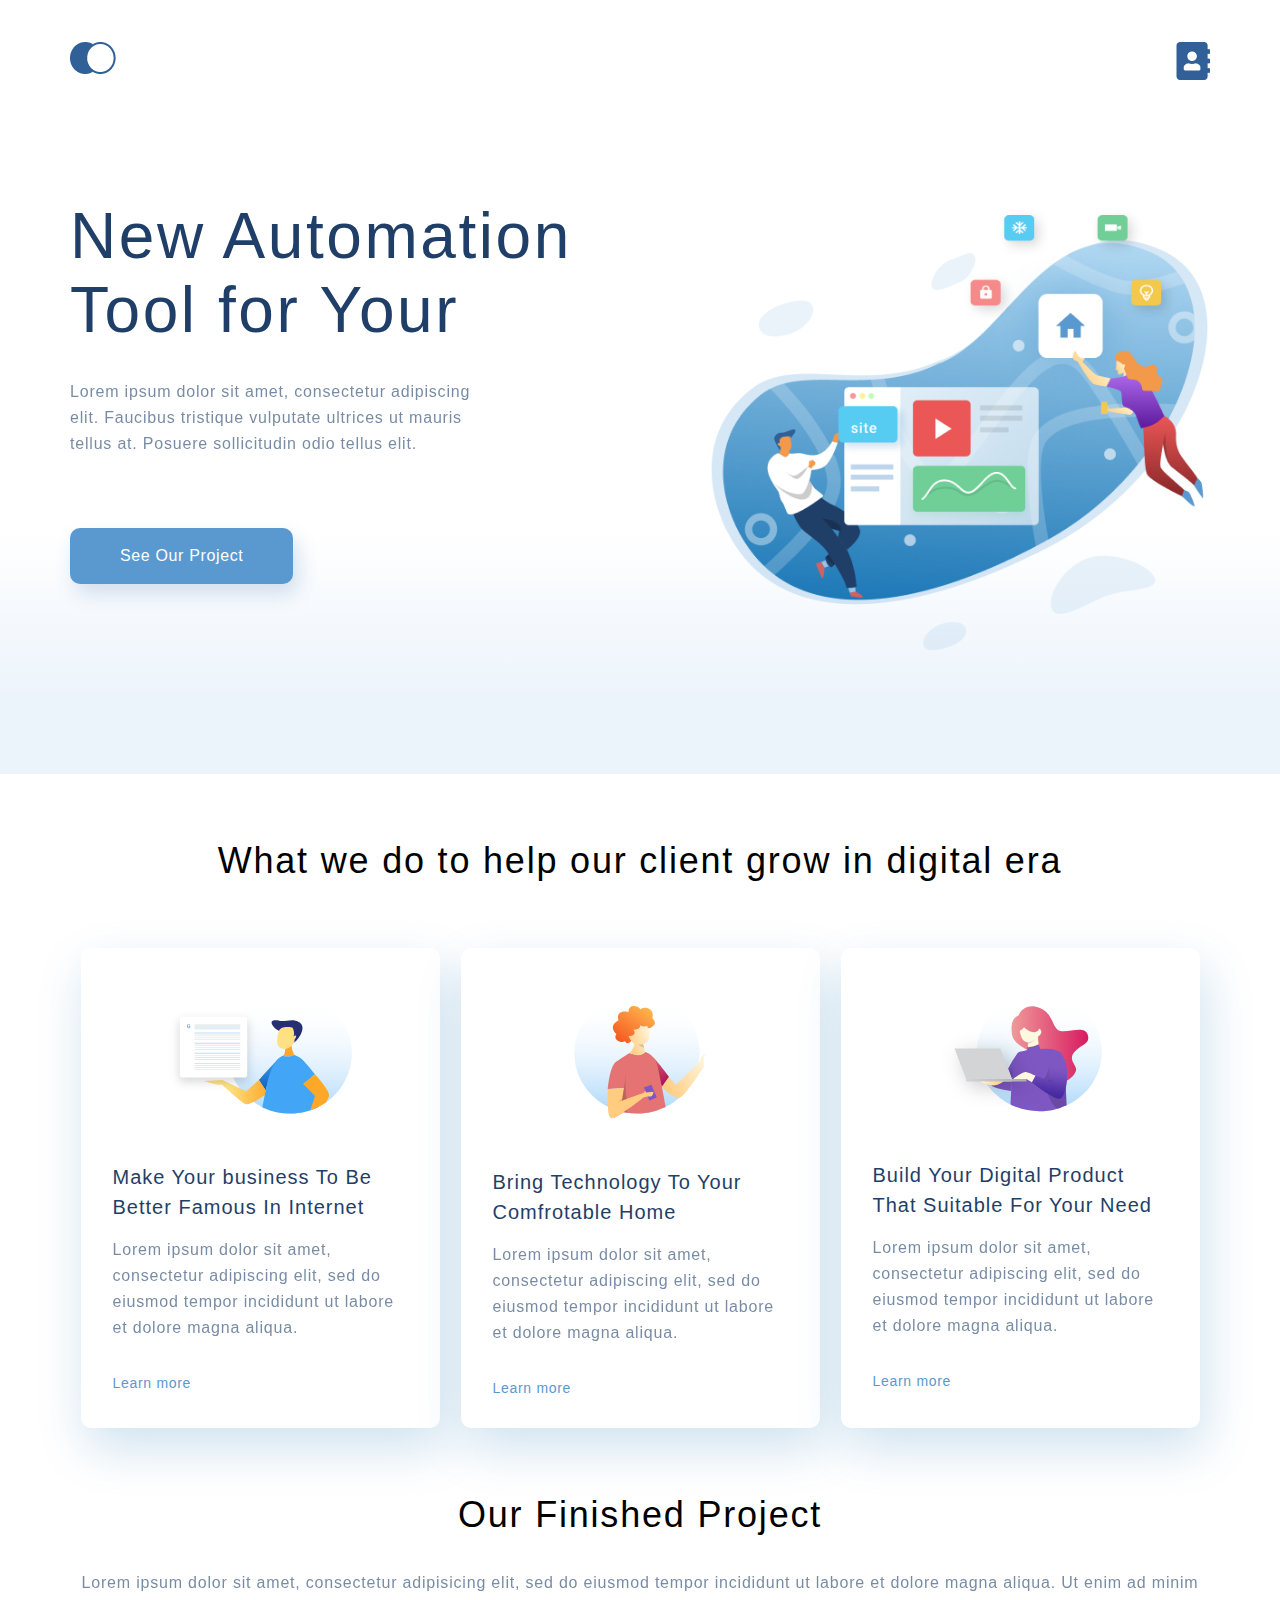
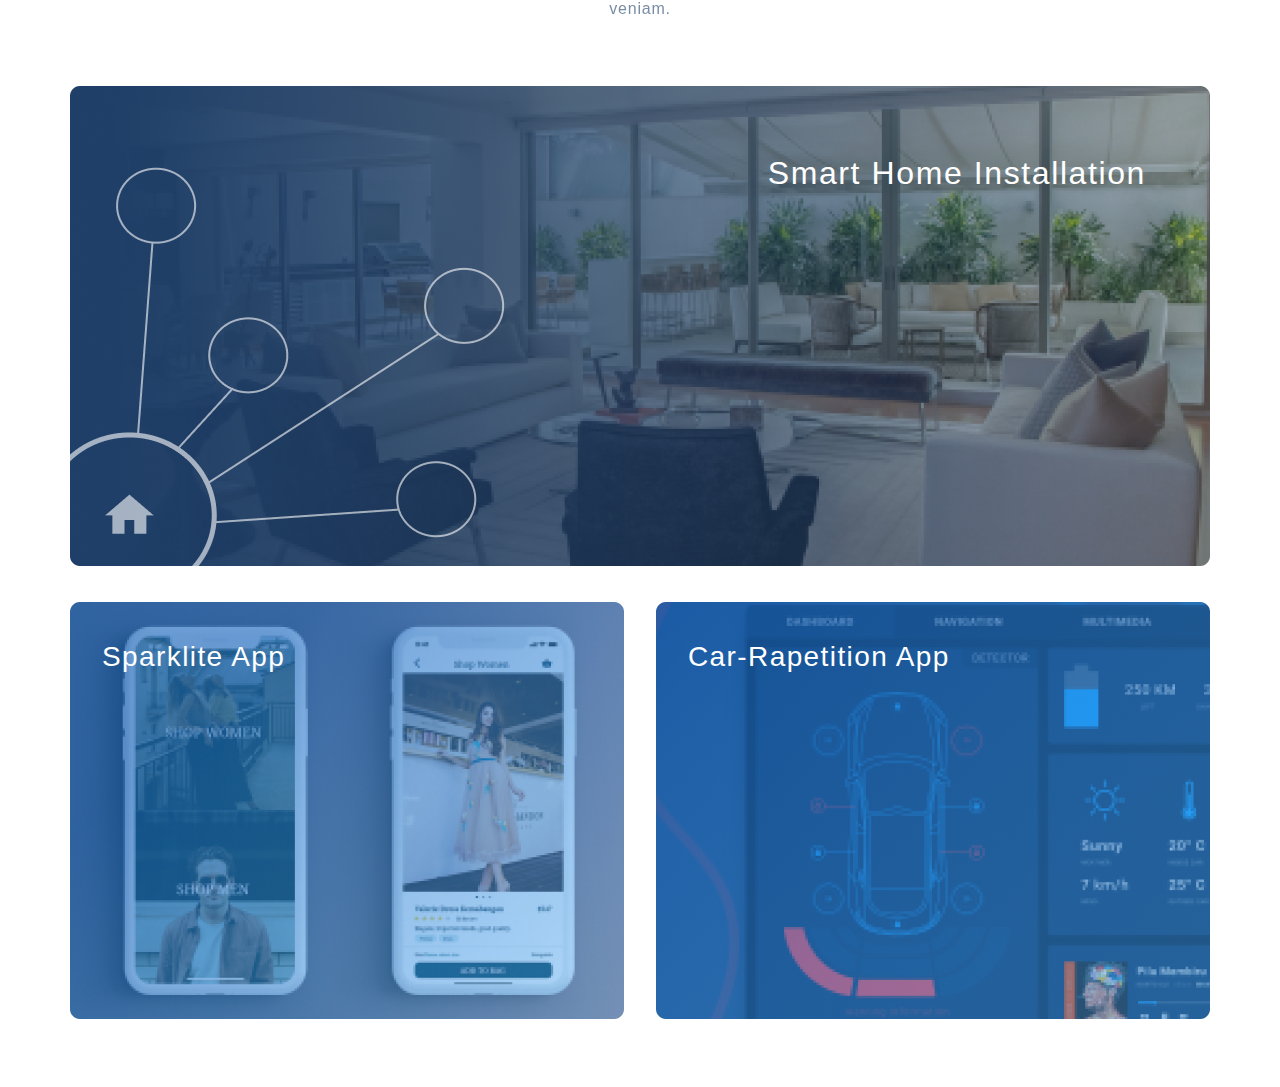
==== commit a2989158: "adapted project block" ====
--- a/index.html
+++ b/index.html
@@ -63,32 +63,32 @@
                 </div>
             </div>
 
-            <!-- <div class="project container">
+            <div class="project container">
                 <h3 class="heading project__heading">Our Finished Project</h3>
                 <p class="paragraph project__text">Lorem ipsum dolor sit amet, consectetur adipisicing elit, sed do
                     eiusmod
                     tempor incididunt
-                    ut<br> labore et dolore magna aliqua. Ut enim ad minim veniam.</p>
-                <div class="project__smart">
-                    <div class="project__smart_img">
-                        <img src="image/smart.png" alt="smart home installation">
+                    ut labore et dolore magna aliqua. Ut enim ad minim veniam.</p>
+                <div class="project__box">
+                    <div class="project__smart">
+                        <img class="project__img" src="image/smart.png" alt="smart home installation">
                         <p class="project__smart_text">Smart Home Installation</p>
                     </div>
                     <div class="project__app">
                         <div class="project__app_sparklite">
-                            <img src="image/sparklite.png" alt="sparklite">
-                            <p class="project__app_sparklite_text">Sparklite App</p>
+                            <img class="project__img" src="image/sparklite.png" alt="sparklite">
+                            <p class="project__app_text">Sparklite App</p>
                         </div>
                         <div class="project__app_car">
-                            <img src="image/car.png" alt="car">
-                            <p class="project__app_car_text">Car-Rapetition App</p>
+                            <img class="project__img" src="image/car.png" alt="car">
+                            <p class="project__app_text">Car-Rapetition App</p>
                         </div>
                     </div>
                 </div>
             </div>
 
         </div>
-        <div class="footer">
+        <!-- <div class="footer">
             <div class="footer__top container">
                 <div class="footer__text">
                     <h3 class="footer__heading heading">Intersted to woek with our team?</h3>
@@ -112,7 +112,7 @@
             </div>
         </div> -->
 
-        </div>
+    </div>
 </body>
 
 </html>--- a/style.css
+++ b/style.css
@@ -151,7 +151,7 @@
 .project {
     display: flex;
     flex-direction: column;
-    padding-bottom: 64px;
+    margin-bottom: 64px;
 }
 
 .project__heading {
@@ -165,11 +165,14 @@
 }
 
 .project__text {
-    text-align: center;
-    padding-bottom: 64px;
-}
-
-.project__smart_img {
+    text-align: center;    
+}
+
+.project__box {
+    padding-top: 64px;
+}
+
+.project__smart {
     position: relative;
 }
 
@@ -193,9 +196,10 @@
 
 .project__app_sparklite {
     position: relative;
-}
-
-.project__app_sparklite_text {
+    margin-right: 32px;
+}
+
+.project__app_text {
     position: absolute;
     font-weight: 400;
     line-height: 46px;
@@ -210,15 +214,8 @@
     position: relative;
 }
 
-.project__app_car_text {
-    position: absolute;
-    font-weight: 400;
-    line-height: 46px;
-    letter-spacing: 0.05em;
-    color: #FFFFFF;
-    font-size: 28px;
-    top: 32px;
-    left: 32px;
+.project__img {
+    width: 100%;
 }
 
 /*Contact*/
@@ -350,6 +347,11 @@
 }
 
 @media (max-width: 1024px) {
+    .container {
+        margin-right: 32px;
+        margin-left: 32px;
+    }
+
     .top__info {
         background-position: right 260px;
     }
@@ -364,47 +366,80 @@
         margin-bottom: 32px;
         padding: 40px 30px;
     }
-
-    @media (max-width: 667px) {
-        .top__info {
-            display: flex;
-            flex-direction: column;
-            justify-content: center;
-            padding-top: 36px;
-            padding-bottom: 41px;
-            background: none;
-        }
-
-        .menu {
-            padding-top: 24px;
-        }
-
-        .top__heading {
-            font-size: 32px;
-            line-height: 38px;
-            text-align: center;
-            padding-bottom: 12px;
-        }
-
-        .top__paragraph {
-            padding-bottom: 32px;
-            text-align: center;
-        }
-
-        .top__button {
-            align-self: center;
-            font-size: 12px;
-            padding: 0 12px;
-        }
-
-        .what-we-do__content {
-            padding-bottom: 32px;
-        }
-
-        .what-we-do__heading {
-            font-size: 24px;
-            line-height: 28px;
-            padding-top: 48px;
-            padding-bottom: 32px;
-        }
-    }+}
+@media (max-width: 667px) {
+    .container {
+        margin-right: 16px;
+        margin-left: 16px;
+    }
+    .top__info {
+        flex-direction: column;
+        justify-content: center;
+        padding-top: 36px;
+        padding-bottom: 41px;
+        background: none;
+        display: flex;
+    }
+
+    .menu {
+        padding-top: 24px;
+    }
+
+    .top__heading {
+        line-height: 38px;
+        text-align: center;
+        padding-bottom: 12px;
+        font-size: 32px;
+    }
+
+    .top__paragraph {
+        text-align: center;
+        padding-bottom: 32px;
+    }
+
+    .top__button {
+        font-size: 12px;
+        padding: 0 12px;
+        align-self: center;
+    }
+
+    .what-we-do__content {
+        padding-bottom: 32px;
+    }
+
+    .what-we-do__heading {
+        line-height: 28px;
+        padding-top: 48px;
+        padding-bottom: 32px;
+        font-size: 24px;
+    }
+
+    .project__box {
+        padding-top: 82px;
+    }
+
+    .project__smart_text {
+        font-size: 16px;
+        line-height: 19px;
+        top: 16px;
+        right: 16px;
+    }
+
+    .project__app {
+        display: flex;
+        flex-direction: column;
+        margin-top: 16px;
+    }
+
+    .project__app_sparklite {
+        margin-right: 0;
+        margin-bottom: 16px;
+    }
+
+    .project__app_text {
+        font-size: 16px;
+        line-height: 19px;
+        top: 16px;
+        left: 16px;
+    }
+}    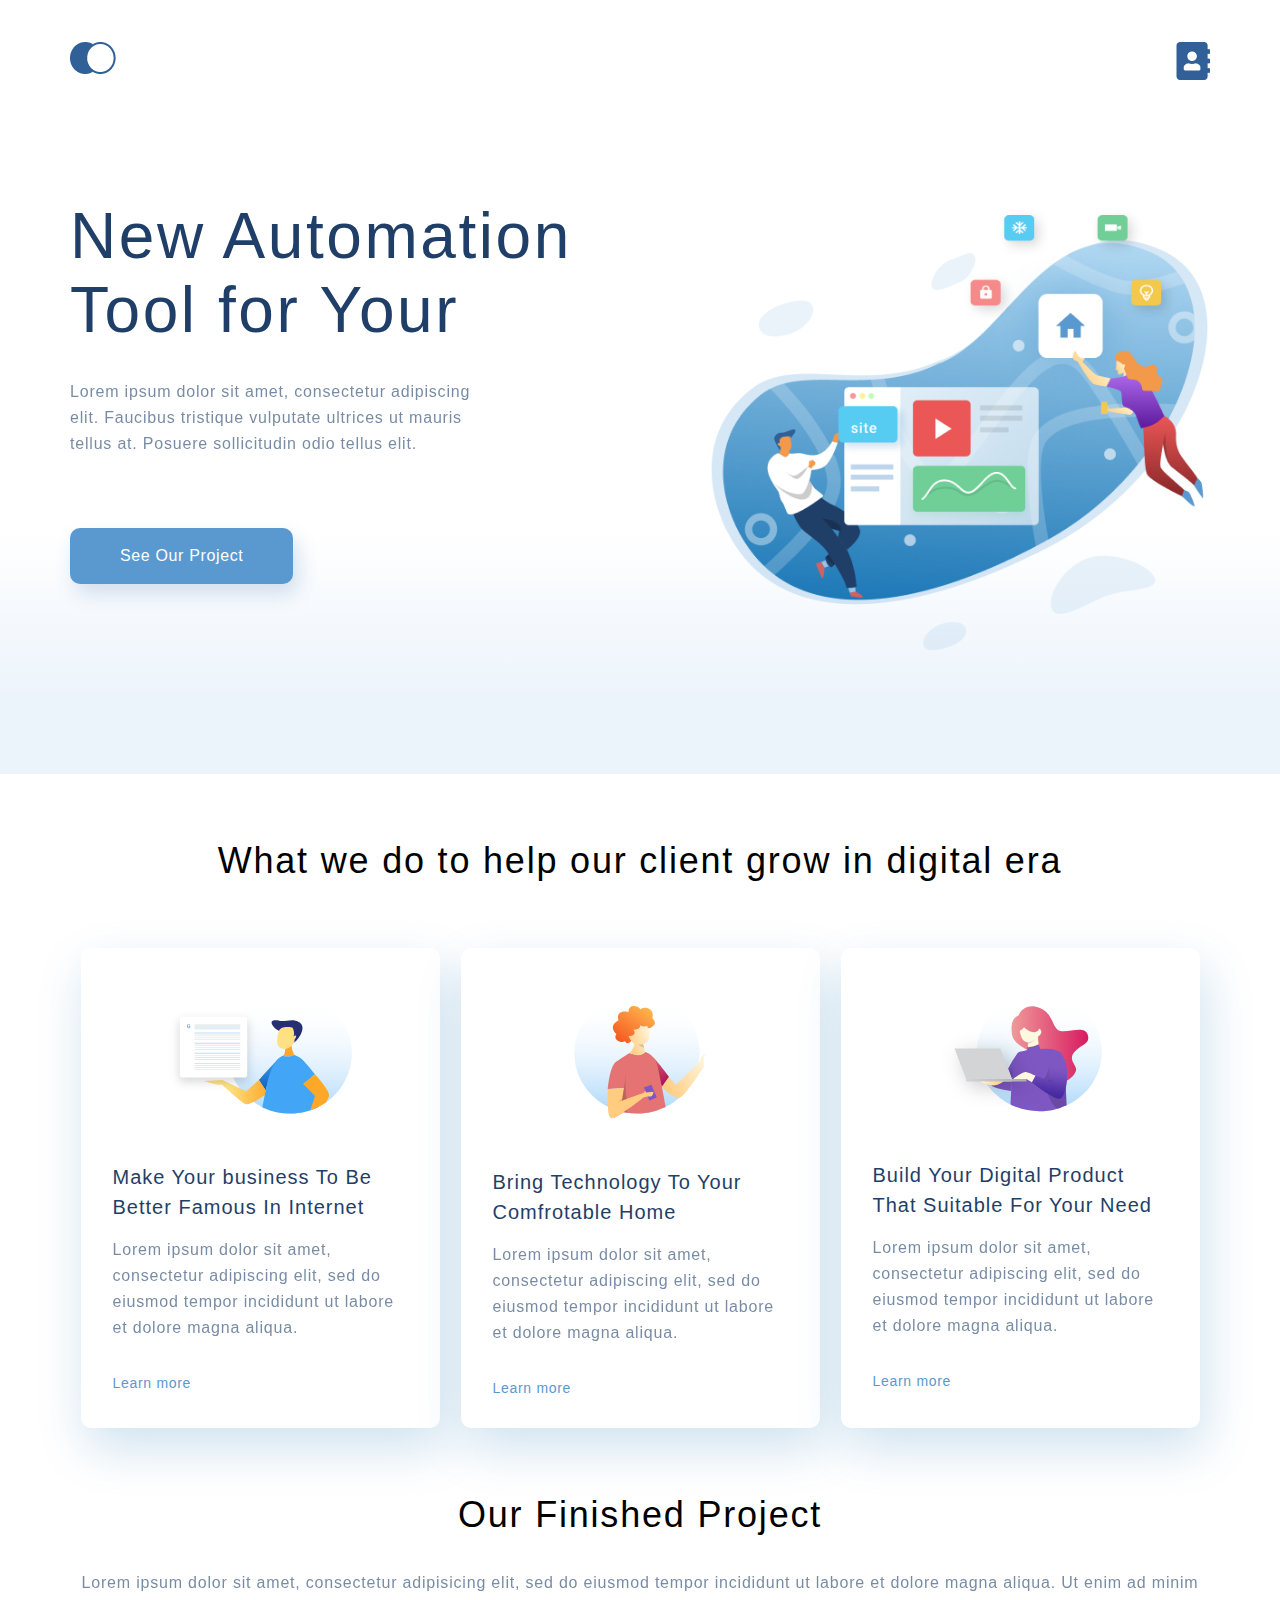
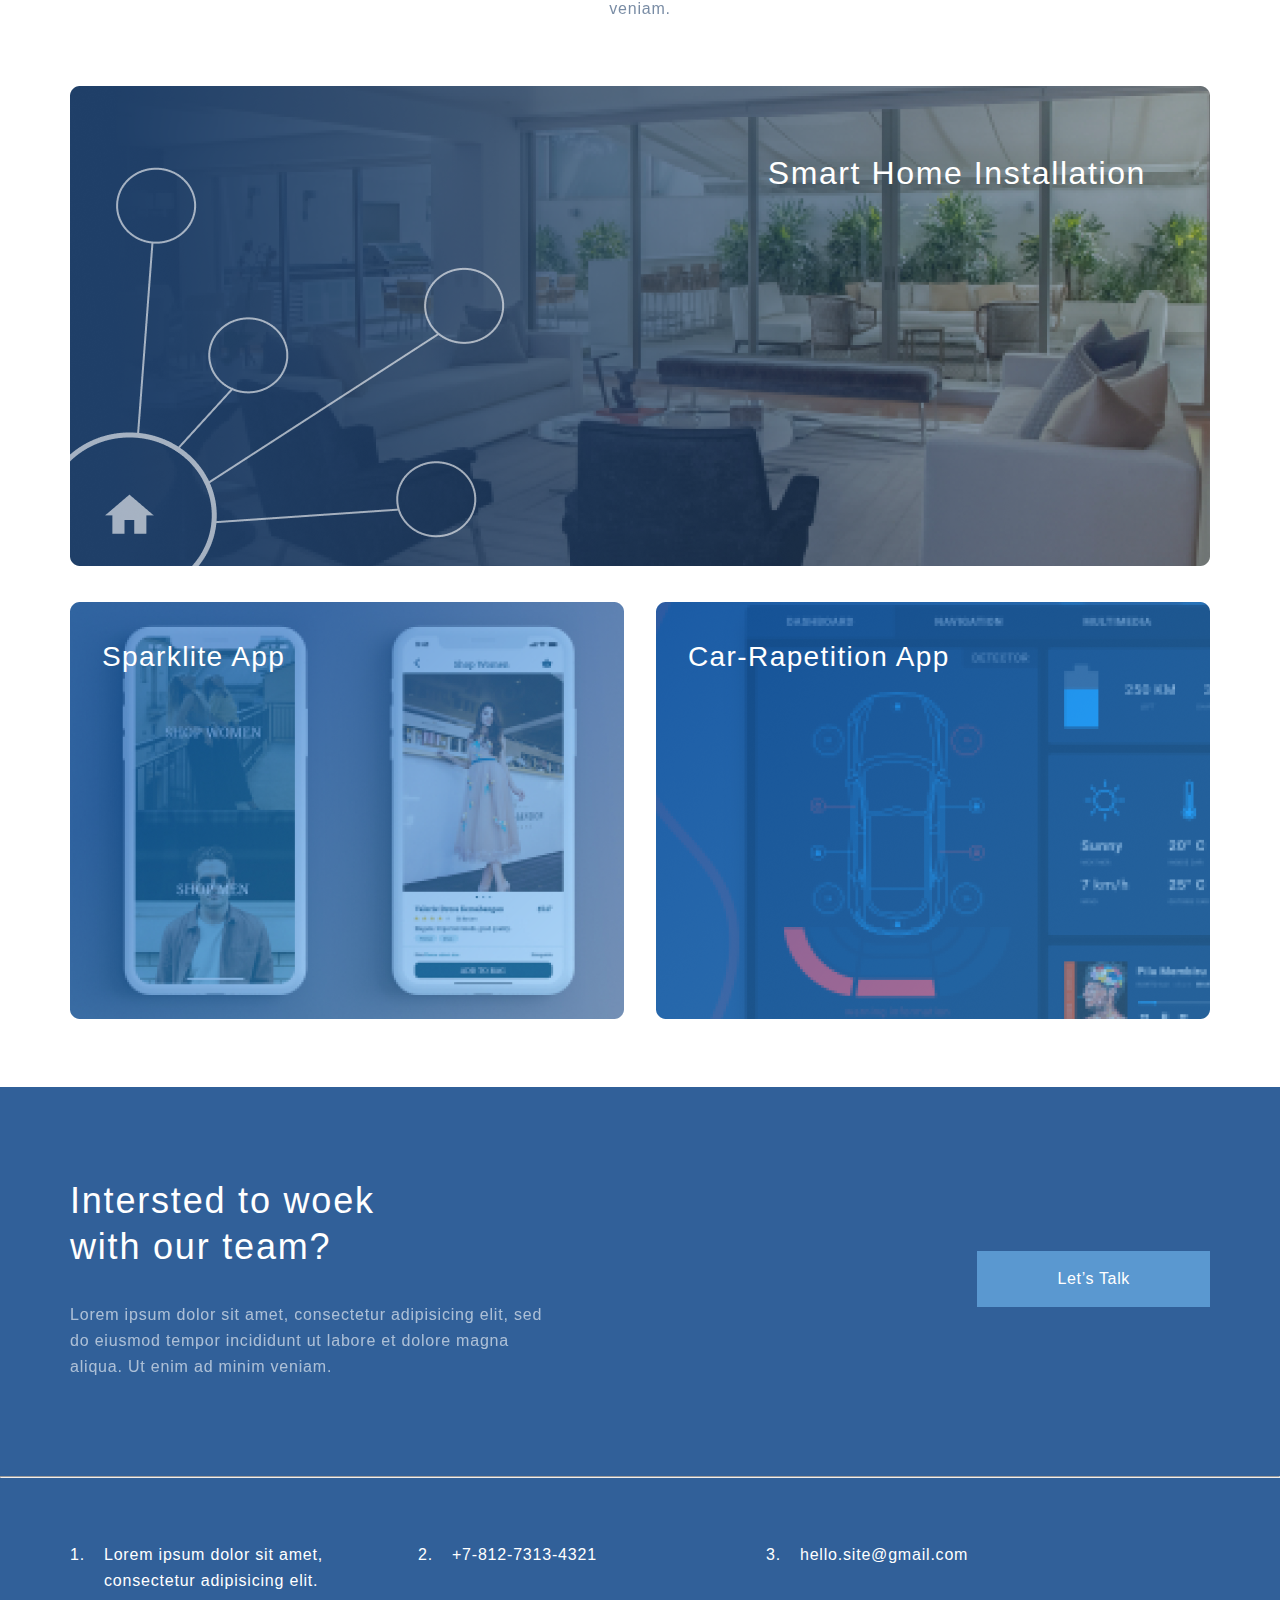
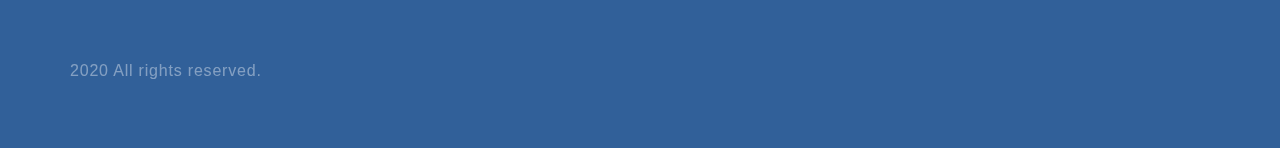
==== commit d846c094: "adapted footer__top block" ====
--- a/index.html
+++ b/index.html
@@ -88,7 +88,7 @@
             </div>
 
         </div>
-        <!-- <div class="footer">
+        <div class="footer">
             <div class="footer__top container">
                 <div class="footer__text">
                     <h3 class="footer__heading heading">Intersted to woek with our team?</h3>
@@ -110,7 +110,7 @@
                     <p class="copy__text">2020 All rights reserved.</p>
                 </div>
             </div>
-        </div> -->
+        </div>
 
     </div>
 </body>
--- a/style.css
+++ b/style.css
@@ -262,7 +262,7 @@
 }
 
 .footer__heading {
-    width: 340px;
+    max-width: 340px;
     font-weight: 400;
     line-height: 46px;
     letter-spacing: 0.05em;
@@ -272,7 +272,7 @@
 }
 
 .footer__paragraph {
-    width: 495px;
+    max-width: 495px;
     font-weight: 400;
     line-height: 26px;
     letter-spacing: 0.05em;
@@ -283,7 +283,7 @@
 
 .footer__link {
     font-weight: 400;
-    height: 26px;
+    max-height: 26px;
     display: inline-block;
     line-height: 26px;
     text-align: center;
@@ -313,7 +313,7 @@
 }
 
 .list__item {
-    width: 316px;
+    max-width: 316px;
     margin-right: 32px;
     flex-grow: 1;
     display: flex;
@@ -365,6 +365,17 @@
     .card {
         margin-bottom: 32px;
         padding: 40px 30px;
+    }
+    .project {
+        margin-bottom: 109px;
+    }
+
+    .footer__top {
+        padding: 47px 92px 64px;
+    }
+
+    .footer__link {
+        padding: 3px 40px 10px;
     }
 }
 @media (max-width: 667px) {
